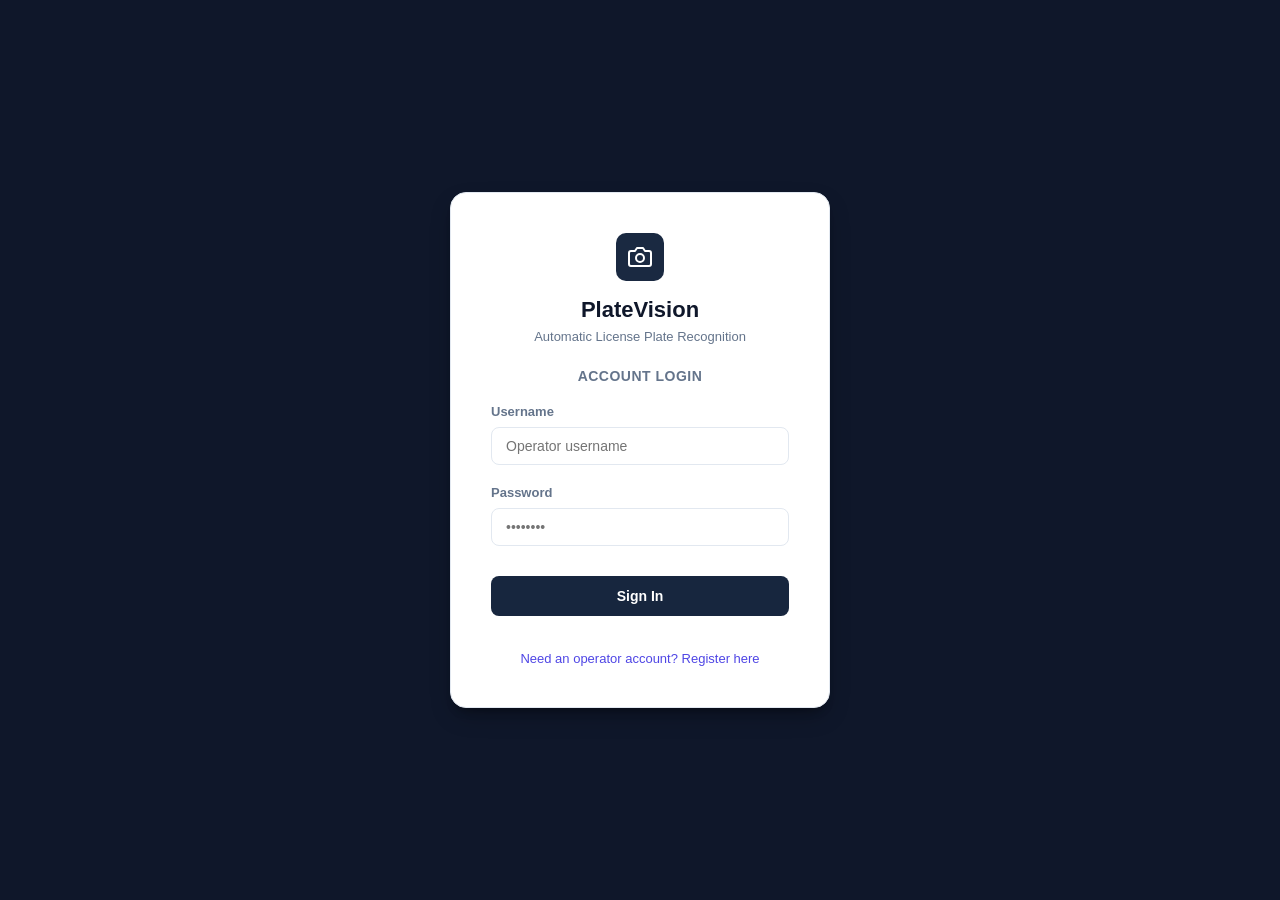
==== frontend/index.html @ 32c1d0b3 "Add alerts & stats, detection and dashboard UI Backend: mount uploads static, increase token expiry," ====
<!DOCTYPE html>
<html lang="en">
<head>
    <meta charset="UTF-8">
    <meta name="viewport" content="width=device-width, initial-scale=1.0">
    <title>PlateVision ALPR System - Login</title>
    <link rel="stylesheet" href="style.css">
</head>
<body class="auth-body">

<div class="auth-card">
    <div class="auth-logo">
        <svg width="24" height="24" viewBox="0 0 24 24" fill="none" stroke="currentColor" stroke-width="2" stroke-linecap="round" stroke-linejoin="round"><path d="M23 19a2 2 0 0 1-2 2H3a2 2 0 0 1-2-2V8a2 2 0 0 1 2-2h4l2-3h6l2 3h4a2 2 0 0 1 2 2z"/><circle cx="12" cy="13" r="4"/></svg>
    </div>
    <h1>PlateVision</h1>
    <p class="subtitle">Automatic License Plate Recognition</p>
    
    <h2>Account Login</h2>
    
    <div class="form-group" style="text-align: left;">
        <label for="username">Username</label>
        <input type="text" id="username" class="form-input" placeholder="Operator username">
    </div>

    <div class="form-group" style="text-align: left;">
        <label for="password">Password</label>
        <input type="password" id="password" class="form-input" placeholder="••••••••">
    </div>

    <button onclick="login()" class="btn-primary" style="margin-top: 10px;">
        Sign In
    </button>

    <p id="message" style="margin-top: 15px; font-weight: 600; font-size: 13px;"></p>
    
    <a href="register.html" class="auth-link">
        Need an operator account? Register here
    </a>
</div>

<script src="api.js"></script>
<script src="app.js"></script>

</body>
</html>
---- frontend/style.css ----
:root {
    --primary-color: #1a2941;        /* Slate Dark */
    --accent-color: #17263e;         /* Active element color */
    --accent-light: #f1f5f9;         /* Light hover background */
    --sidebar-bg: #ffffff;           /* Pure White Sidebar */
    --bg-light: #f8fafc;             /* Soft Gray-Blue Content background */
    --card-bg: #ffffff;              /* Pure White Panels/Cards */
    --border-color: #e2e8f0;         /* Thin borders */
    --text-main: #1e293b;            /* Dark Slate text */
    --text-muted: #64748b;           /* Muted text */
    --text-header: #94a3b8;          /* Faint gray for headers */
    --success-color: #10b981;        /* Allowed status */
    --success-light: #d1fae5;
    --warning-color: #f97316;        /* Flagged status */
    --warning-light: #ffedd5;
    --danger-color: #ef4444;         /* Denied status */
    --danger-light: #fee2e2;
    --plate-bg: #1a2536;             /* Plate tag dark background */
}

* {
    box-sizing: border-box;
    margin: 0;
    padding: 0;
}

body {
    font-family: 'Inter', -apple-system, BlinkMacSystemFont, "Segoe UI", Roboto, sans-serif;
    background-color: var(--bg-light);
    color: var(--text-main);
    overflow-x: hidden;
}

/* App Layout */
.app-layout {
    display: flex;
    min-height: 100vh;
    width: 100vw;
}

/* Sidebar Navigation */
.sidebar {
    width: 260px;
    background-color: var(--sidebar-bg);
    color: var(--text-main);
    display: flex;
    flex-direction: column;
    justify-content: space-between;
    padding: 24px;
    flex-shrink: 0;
    position: fixed;
    height: 100vh;
    left: 0;
    top: 0;
    z-index: 100;
    border-right: 1px solid var(--border-color);
}

.brand-section {
    display: flex;
    align-items: center;
    gap: 12px;
    margin-bottom: 40px;
}

.brand-logo {
    width: 40px;
    height: 40px;
    background-color: var(--accent-color);
    border-radius: 8px;
    display: flex;
    align-items: center;
    justify-content: center;
    font-weight: bold;
    font-size: 20px;
    color: white;
}

.brand-name {
    font-weight: 700;
    font-size: 18px;
    letter-spacing: 0.5px;
    color: #0f172a;
}

.menu-list {
    list-style: none;
}

.menu-item {
    margin-bottom: 8px;
}

.menu-item a {
    display: flex;
    align-items: center;
    gap: 12px;
    padding: 12px 16px;
    color: var(--text-muted);
    text-decoration: none;
    border-radius: 8px;
    font-weight: 500;
    transition: all 0.2s ease;
    cursor: pointer;
}

.menu-item a:hover {
    color: var(--text-main);
    background-color: var(--accent-light);
}

.menu-item.active a {
    color: #ffffff;
    background-color: var(--accent-color);
    box-shadow: 0 4px 10px rgba(30, 41, 59, 0.25);
}

.sidebar-footer {
    border-top: 1px solid var(--border-color);
    padding-top: 20px;
}

.camera-status {
    display: flex;
    align-items: center;
    gap: 8px;
    font-size: 13px;
    color: var(--text-muted);
    margin-bottom: 16px;
}

.status-dot {
    width: 8px;
    height: 8px;
    background-color: var(--success-color);
    border-radius: 50%;
    box-shadow: 0 0 8px var(--success-color);
}

.btn-logout {
    width: 100%;
    padding: 10px;
    background-color: transparent;
    border: 1px solid var(--border-color);
    border-radius: 6px;
    color: var(--text-main);
    cursor: pointer;
    font-weight: 600;
    transition: all 0.2s;
}

.btn-logout:hover {
    background-color: var(--danger-color);
    border-color: var(--danger-color);
    color: white;
}

/* Main Content Area */
.main-content {
    flex-grow: 1;
    margin-left: 260px; /* Offset for fixed sidebar */
    padding: 30px;
    min-height: 100vh;
    background-color: var(--bg-light);
}

/* Header */
.header {
    display: flex;
    justify-content: space-between;
    align-items: center;
    margin-bottom: 30px;
}

.header-title h2 {
    font-size: 24px;
    font-weight: 700;
    color: var(--text-main);
}

.header-title p {
    font-size: 14px;
    color: var(--text-muted);
    margin-top: 4px;
}

.header-actions {
    display: flex;
    align-items: center;
    gap: 20px;
}

.search-container {
    position: relative;
}

.search-input {
    padding: 10px 16px 10px 40px;
    border: 1px solid var(--border-color);
    border-radius: 20px;
    width: 240px;
    font-size: 14px;
    outline: none;
    transition: all 0.2s;
    background-color: var(--card-bg);
    color: var(--text-main);
}

.search-input:focus {
    width: 300px;
    border-color: var(--accent-color);
}

.search-icon-svg {
    position: absolute;
    left: 14px;
    top: 50%;
    transform: translateY(-50%);
    color: var(--text-muted);
    pointer-events: none;
}

.user-profile {
    display: flex;
    align-items: center;
    gap: 10px;
}

.user-avatar {
    width: 38px;
    height: 38px;
    border-radius: 50%;
    background-color: var(--primary-color);
    color: white;
    display: flex;
    align-items: center;
    justify-content: center;
    font-weight: 700;
    border: 2px solid var(--border-color);
}

/* Dashboard Viewport Tab Sections */
.tab-section {
    display: none;
}

.tab-section.active {
    display: block;
}

/* Stats Cards Grid */
.stats-grid {
    display: grid;
    grid-template-columns: repeat(auto-fit, minmax(220px, 1fr));
    gap: 20px;
    margin-bottom: 30px;
}

.stats-card {
    background-color: var(--card-bg);
    border: 1px solid var(--border-color);
    border-radius: 12px;
    padding: 24px;
    display: flex;
    justify-content: space-between;
    align-items: flex-start;
    box-shadow: 0 1px 3px rgba(0, 0, 0, 0.02);
    transition: transform 0.2s, box-shadow 0.2s;
}

.stats-card:hover {
    transform: translateY(-2px);
    box-shadow: 0 4px 12px rgba(0, 0, 0, 0.06);
}

.stats-info h4 {
    font-size: 13px;
    color: var(--text-muted);
    text-transform: uppercase;
    letter-spacing: 0.5px;
    margin-bottom: 8px;
}

.stats-info .value {
    font-size: 28px;
    font-weight: 700;
    color: var(--text-main);
    margin-bottom: 6px;
}

.stats-info .trend {
    font-size: 13px;
    font-weight: 600;
}

.trend.up { color: var(--success-color); }
.trend.down { color: var(--danger-color); }

.stats-icon {
    width: 44px;
    height: 44px;
    border-radius: 10px;
    background-color: var(--accent-light);
    display: flex;
    align-items: center;
    justify-content: center;
    color: var(--accent-color);
}

/* Charts Grid */
.charts-grid {
    display: grid;
    grid-template-columns: 2fr 1fr;
    gap: 20px;
    margin-bottom: 30px;
}

@media (max-width: 992px) {
    .charts-grid {
        grid-template-columns: 1fr;
    }
}

.chart-card {
    background-color: var(--card-bg);
    border: 1px solid var(--border-color);
    border-radius: 12px;
    padding: 24px;
    box-shadow: 0 1px 3px rgba(0, 0, 0, 0.02);
}

.chart-header {
    display: flex;
    justify-content: space-between;
    align-items: center;
    margin-bottom: 20px;
}

.chart-title h3 {
    font-size: 16px;
    font-weight: 700;
}

.chart-title p {
    font-size: 12px;
    color: var(--text-muted);
    margin-top: 2px;
}

.live-badge {
    padding: 4px 8px;
    background-color: #fee2e2;
    color: #ef4444;
    font-size: 11px;
    font-weight: 700;
    border-radius: 4px;
    text-transform: uppercase;
}

.chart-container {
    position: relative;
    height: 260px;
    width: 100%;
}

/* Tables */
.table-card {
    background-color: var(--card-bg);
    border: 1px solid var(--border-color);
    border-radius: 12px;
    padding: 24px;
    box-shadow: 0 1px 3px rgba(0, 0, 0, 0.02);
    margin-bottom: 30px;
}

.table-header {
    display: flex;
    justify-content: space-between;
    align-items: center;
    margin-bottom: 20px;
}

.table-header h3 {
    font-size: 16px;
    font-weight: 700;
}

.custom-table {
    width: 100%;
    border-collapse: collapse;
    text-align: left;
}

.custom-table th {
    padding: 12px 16px;
    border-bottom: 1px solid var(--border-color);
    color: var(--text-header);
    font-size: 11px;
    font-weight: 600;
    text-transform: uppercase;
    letter-spacing: 0.5px;
}

.custom-table td {
    padding: 16px;
    border-bottom: 1px solid var(--border-color);
    font-size: 14px;
    color: var(--text-main);
}

.custom-table tbody tr:hover {
    background-color: var(--bg-light);
}

.plate-tag {
    display: inline-block;
    padding: 6px 12px;
    background-color: var(--plate-bg);
    color: white;
    font-family: monospace;
    font-weight: 700;
    border-radius: 6px;
    letter-spacing: 0.5px;
}

.status-badge {
    display: inline-flex;
    align-items: center;
    gap: 6px;
    padding: 6px 12px;
    border-radius: 20px;
    font-size: 12px;
    font-weight: 600;
}

.status-badge.allowed {
    background-color: var(--success-light);
    color: var(--success-color);
}

.status-badge.flagged {
    background-color: var(--warning-light);
    color: var(--warning-color);
}

.status-badge.denied {
    background-color: var(--danger-light);
    color: var(--danger-color);
}

.status-dot-small {
    width: 6px;
    height: 6px;
    border-radius: 50%;
}
.status-badge.allowed .status-dot-small { background-color: var(--success-color); }
.status-badge.flagged .status-dot-small { background-color: var(--warning-color); }
.status-badge.denied .status-dot-small { background-color: var(--danger-color); }

.confidence-bar-container {
    width: 100px;
    height: 6px;
    background-color: var(--border-color);
    border-radius: 3px;
    overflow: hidden;
}

.confidence-bar {
    height: 100%;
    background-color: var(--accent-color);
    border-radius: 3px;
}

/* Modals */
.modal {
    position: fixed;
    z-index: 1000;
    left: 0;
    top: 0;
    width: 100%;
    height: 100%;
    background-color: rgba(15, 23, 42, 0.4);
    backdrop-filter: blur(4px);
    display: none;
    justify-content: center;
    align-items: center;
}

#registerModal, #editModal {
    z-index: 1100;
}

.modal-content {
    background-color: var(--card-bg);
    padding: 32px;
    border-radius: 16px;
    width: 440px;
    max-height: 90vh;
    overflow-y: auto;
    box-shadow: 0 20px 25px -5px rgba(0, 0, 0, 0.1), 0 10px 10px -5px rgba(0, 0, 0, 0.04);
    position: relative;
    border: 1px solid var(--border-color);
}

.close-btn {
    position: absolute;
    right: 20px;
    top: 18px;
    font-size: 28px;
    font-weight: bold;
    color: var(--text-muted);
    cursor: pointer;
    transition: color 0.2s;
}

.close-btn:hover {
    color: var(--text-main);
}

.modal h2 {
    font-size: 20px;
    font-weight: 700;
    margin-bottom: 24px;
}

/* Forms styling */
.form-group {
    margin-bottom: 20px;
}

.form-group label {
    display: block;
    font-size: 13px;
    font-weight: 600;
    color: var(--text-muted);
    margin-bottom: 8px;
}

.form-input {
    width: 100%;
    padding: 10px 14px;
    border: 1px solid var(--border-color);
    border-radius: 8px;
    font-size: 14px;
    outline: none;
    transition: border-color 0.2s, box-shadow 0.2s;
    background-color: var(--card-bg);
    color: var(--text-main);
}

.form-input:focus {
    border-color: var(--accent-color);
    box-shadow: 0 0 0 3px var(--accent-light);
}

.btn-primary {
    display: inline-block;
    width: 100%;
    padding: 12px;
    background-color: var(--accent-color);
    color: white;
    border: none;
    border-radius: 8px;
    font-size: 14px;
    font-weight: 600;
    cursor: pointer;
    transition: background-color 0.2s, box-shadow 0.2s;
}

.btn-primary:hover {
    background-color: #334155;
    box-shadow: 0 4px 12px rgba(30, 41, 59, 0.25);
}

.btn-secondary {
    display: inline-flex;
    align-items: center;
    gap: 8px;
    padding: 10px 16px;
    background-color: white;
    border: 1px solid var(--border-color);
    border-radius: 8px;
    color: var(--text-main);
    font-size: 14px;
    font-weight: 600;
    cursor: pointer;
    transition: all 0.2s;
}

.btn-secondary:hover {
    background-color: var(--accent-light);
    border-color: var(--text-muted);
}

/* Action Buttons inside tables */
.btn-action-edit, .btn-action-delete {
    padding: 6px 12px;
    border: 1px solid var(--border-color);
    border-radius: 6px;
    font-size: 12px;
    font-weight: 600;
    cursor: pointer;
    transition: all 0.2s;
    background-color: white;
}

.btn-action-edit {
    color: var(--accent-color);
    margin-right: 8px;
}
.btn-action-edit:hover {
    background-color: var(--accent-light);
    border-color: var(--accent-color);
}

.btn-action-delete {
    color: var(--danger-color);
}
.btn-action-delete:hover {
    background-color: var(--danger-light);
    border-color: var(--danger-color);
}

/* Live Capture Section Layout */
.capture-layout {
    display: grid;
    grid-template-columns: 1.5fr 1fr;
    gap: 20px;
}

@media (max-width: 868px) {
    .capture-layout {
        grid-template-columns: 1fr;
    }
}

.video-feed-container {
    background-color: var(--primary-color);
    border-radius: 12px;
    position: relative;
    overflow: hidden;
    aspect-ratio: 16/9;
    display: flex;
    align-items: center;
    justify-content: center;
    box-shadow: 0 4px 10px rgba(0, 0, 0, 0.15);
}

.video-feed {
    width: 100%;
    height: 100%;
    object-fit: cover;
}

.video-overlay-reticle {
    position: absolute;
    border: 2px dashed rgba(255, 255, 255, 0.5);
    width: 50%;
    height: 30%;
    border-radius: 8px;
    pointer-events: none;
    box-shadow: 0 0 0 9999px rgba(0, 0, 0, 0.4);
}

.capture-controls {
    margin-top: 20px;
    display: flex;
    gap: 15px;
}

.camera-logs-container {
    background-color: var(--card-bg);
    border: 1px solid var(--border-color);
    border-radius: 12px;
    padding: 24px;
    max-height: 480px;
    overflow-y: auto;
    box-shadow: 0 1px 3px rgba(0, 0, 0, 0.05);
}

.log-entry {
    padding: 12px;
    border-bottom: 1px solid var(--border-color);
    font-size: 13px;
    display: flex;
    justify-content: space-between;
    align-items: center;
}

.log-entry:last-child {
    border-bottom: none;
}

/* Security siren flash overlay animation */
@keyframes siren-flash {
    0%, 100% { box-shadow: inset 0 0 0px rgba(239, 68, 68, 0); }
    50% { box-shadow: inset 0 0 40px rgba(239, 68, 68, 0.8); }
}

.siren-active {
    animation: siren-flash 1s infinite;
}

/* Auth / Login Page Styles */
.auth-body {
    background-color: #0f172a;
    display: flex;
    justify-content: center;
    align-items: center;
    min-height: 100vh;
    width: 100vw;
}

.auth-card {
    background-color: #ffffff;
    border-radius: 16px;
    padding: 40px;
    width: 380px;
    box-shadow: 0 10px 25px -5px rgba(0, 0, 0, 0.3), 0 8px 10px -6px rgba(0, 0, 0, 0.3);
    border: 1px solid var(--border-color);
    text-align: center;
}

.auth-logo {
    width: 48px;
    height: 48px;
    background-color: var(--primary-color);
    border-radius: 10px;
    display: inline-flex;
    align-items: center;
    justify-content: center;
    margin-bottom: 16px;
    color: white;
}

.auth-card h1 {
    font-size: 22px;
    font-weight: 700;
    margin-bottom: 6px;
    color: #0f172a;
}

.auth-card p.subtitle {
    font-size: 13px;
    color: var(--text-muted);
    margin-bottom: 24px;
}

.auth-card h2 {
    font-size: 14px;
    font-weight: 600;
    color: var(--text-muted);
    margin-bottom: 20px;
    text-transform: uppercase;
    letter-spacing: 0.5px;
}

.auth-card select {
    width: 100%;
    padding: 10px 14px;
    border: 1px solid var(--border-color);
    border-radius: 8px;
    font-size: 14px;
    margin-bottom: 20px;
    outline: none;
    background-color: white;
    color: var(--text-main);
}

.auth-link {
    display: inline-block;
    margin-top: 20px;
    font-size: 13px;
    color: #4f46e5;
    text-decoration: none;
    font-weight: 500;
}

.auth-link:hover {
    text-decoration: underline;
}
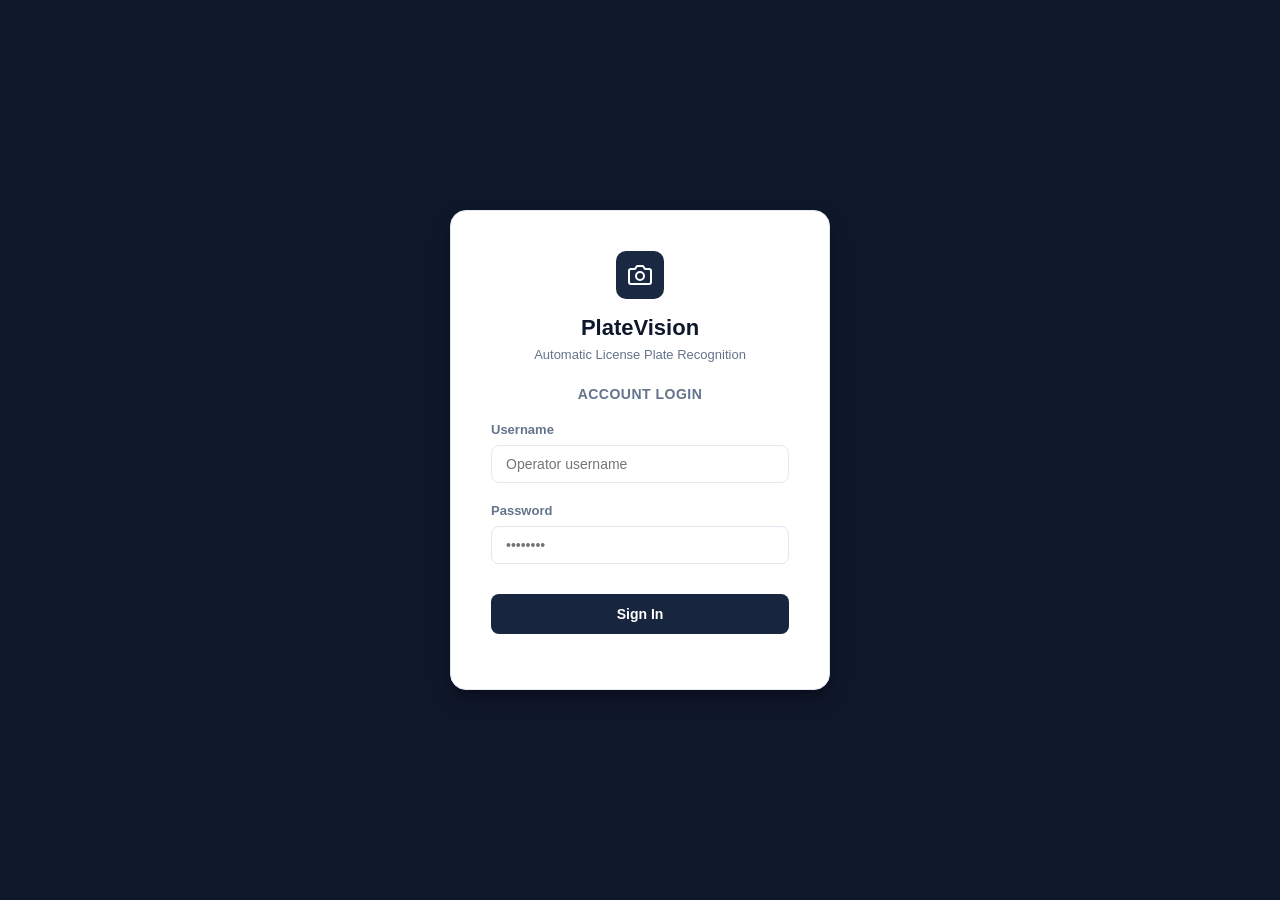
==== commit f5db5a1e: "all working project all fixes" ====
--- a/frontend/index.html
+++ b/frontend/index.html
@@ -5,6 +5,7 @@
     <meta name="viewport" content="width=device-width, initial-scale=1.0">
     <title>PlateVision ALPR System - Login</title>
     <link rel="stylesheet" href="style.css">
+    <link rel="icon" href="data:image/svg+xml,<svg xmlns='http://www.w3.org/2000/svg' viewBox='0 0 24 24'><text y='20' font-size='20'>🚗</text></svg>">
 </head>
 <body class="auth-body">
 
@@ -33,9 +34,7 @@
 
     <p id="message" style="margin-top: 15px; font-weight: 600; font-size: 13px;"></p>
     
-    <a href="register.html" class="auth-link">
-        Need an operator account? Register here
-    </a>
+
 </div>
 
 <script src="api.js"></script>
--- a/frontend/style.css
+++ b/frontend/style.css
@@ -18,6 +18,8 @@
     --plate-bg: #1a2536;             /* Plate tag dark background */
 }
 
+
+
 * {
     box-sizing: border-box;
     margin: 0;
@@ -35,7 +37,9 @@
 .app-layout {
     display: flex;
     min-height: 100vh;
-    width: 100vw;
+    width: 100%;
+    max-width: 100%;
+    overflow-x: hidden;
 }
 
 /* Sidebar Navigation */
@@ -102,6 +106,13 @@
     font-weight: 500;
     transition: all 0.2s ease;
     cursor: pointer;
+    user-select: none;
+    -webkit-user-select: none;
+}
+
+.stats-card, .btn-primary, .btn-secondary, .filter-btn, .admin-nav-tab, .admin-btn-primary, .admin-btn-outline {
+    user-select: none;
+    -webkit-user-select: none;
 }
 
 .menu-item a:hover {
@@ -158,10 +169,13 @@
 /* Main Content Area */
 .main-content {
     flex-grow: 1;
+    width: calc(100% - 260px);
+    max-width: calc(100% - 260px);
     margin-left: 260px; /* Offset for fixed sidebar */
     padding: 30px;
     min-height: 100vh;
     background-color: var(--bg-light);
+    box-sizing: border-box;
 }
 
 /* Header */
@@ -187,7 +201,8 @@
 .header-actions {
     display: flex;
     align-items: center;
-    gap: 20px;
+    gap: 10px;
+    flex-wrap: nowrap;
 }
 
 .search-container {
@@ -387,6 +402,7 @@
 
 .custom-table {
     width: 100%;
+    min-width: 1050px;
     border-collapse: collapse;
     text-align: left;
 }
@@ -399,6 +415,7 @@
     font-weight: 600;
     text-transform: uppercase;
     letter-spacing: 0.5px;
+    white-space: nowrap;
 }
 
 .custom-table td {
@@ -414,17 +431,20 @@
 
 .plate-tag {
     display: inline-block;
-    padding: 6px 12px;
+    white-space: nowrap;
+    padding: 5px 10px;
     background-color: var(--plate-bg);
     color: white;
     font-family: monospace;
-    font-weight: 700;
+    font-size: 13px;
+    font-weight: 800;
     border-radius: 6px;
     letter-spacing: 0.5px;
 }
 
 .status-badge {
     display: inline-flex;
+    white-space: nowrap;
     align-items: center;
     gap: 6px;
     padding: 6px 12px;
@@ -474,20 +494,27 @@
 /* Modals */
 .modal {
     position: fixed;
-    z-index: 1000;
+    z-index: 99999;
     left: 0;
     top: 0;
-    width: 100%;
-    height: 100%;
-    background-color: rgba(15, 23, 42, 0.4);
-    backdrop-filter: blur(4px);
+    width: 100vw;
+    height: 100vh;
+    background-color: rgba(15, 23, 42, 0.5);
+    backdrop-filter: blur(5px);
     display: none;
     justify-content: center;
     align-items: center;
 }
 
-#registerModal, #editModal {
-    z-index: 1100;
+#registerModal, #editModal, #addVehicleModal, #addUserModal, #addCameraModal, #guestAuthModal, #detectionConfirmModal {
+    z-index: 999999;
+}
+
+.custom-dropdown-option:hover {
+    background-color: #f8fafc !important;
+}
+.custom-dropdown-option.active {
+    background-color: #eff6ff !important;
 }
 
 .modal-content {
@@ -497,10 +524,12 @@
     width: 440px;
     max-height: 90vh;
     overflow-y: auto;
-    box-shadow: 0 20px 25px -5px rgba(0, 0, 0, 0.1), 0 10px 10px -5px rgba(0, 0, 0, 0.04);
+    box-shadow: 0 20px 40px rgba(0, 0, 0, 0.2);
     position: relative;
     border: 1px solid var(--border-color);
-}
+    margin: auto;
+}
+
 
 .close-btn {
     position: absolute;
@@ -653,13 +682,7 @@
 }
 
 .video-overlay-reticle {
-    position: absolute;
-    border: 2px dashed rgba(255, 255, 255, 0.5);
-    width: 50%;
-    height: 30%;
-    border-radius: 8px;
-    pointer-events: none;
-    box-shadow: 0 0 0 9999px rgba(0, 0, 0, 0.4);
+    display: none;
 }
 
 .capture-controls {
@@ -771,7 +794,7 @@
     display: inline-block;
     margin-top: 20px;
     font-size: 13px;
-    color: #4f46e5;
+    color: #0f0c38;
     text-decoration: none;
     font-weight: 500;
 }
@@ -779,3 +802,908 @@
 .auth-link:hover {
     text-decoration: underline;
 }
+
+/* ================= PARKING LAYOUT STYLES ================= */
+
+.parking-grid {
+    display: grid;
+    grid-template-columns: repeat(auto-fill, minmax(310px, 1fr));
+    gap: 24px;
+}
+
+.slot-card {
+    background: #ffffff;
+    border: 1px solid #e2e8f0;
+    border-radius: 18px;
+    padding: 22px;
+    display: flex;
+    flex-direction: column;
+    justify-content: space-between;
+    transition: transform 0.25s ease, box-shadow 0.25s ease, border-color 0.25s ease;
+    box-shadow: 0 4px 16px rgba(15, 23, 42, 0.04);
+    min-height: 420px;
+    position: relative;
+}
+
+.slot-card:hover {
+    transform: translateY(-4px);
+    box-shadow: 0 12px 28px rgba(15, 23, 42, 0.08);
+    border-color: #cbd5e1;
+}
+
+.slot-card.occupied {
+    background: #ffffff;
+    border-color: #fecdd3;
+}
+
+.slot-card.available {
+    background: #f0fdf4;
+    border-color: #bbf7d0;
+}
+
+/* Header */
+.slot-card-header {
+    display: flex;
+    justify-content: space-between;
+    align-items: center;
+    margin-bottom: 14px;
+}
+
+.slot-title-wrap {
+    display: flex;
+    align-items: center;
+    gap: 10px;
+}
+
+.slot-header-icon {
+    width: 36px;
+    height: 36px;
+    border-radius: 50%;
+    display: flex;
+    align-items: center;
+    justify-content: center;
+}
+
+.slot-header-icon.occupied {
+    background: rgba(239, 68, 68, 0.12);
+    color: #ef4444;
+}
+
+.slot-header-icon.available {
+    background: rgba(16, 185, 129, 0.15);
+    color: #059669;
+}
+
+.slot-title {
+    font-size: 18px;
+    font-weight: 800;
+    color: #0f172a;
+    margin: 0;
+}
+
+.slot-status-pill {
+    font-size: 11px;
+    font-weight: 800;
+    letter-spacing: 0.6px;
+    padding: 4px 12px;
+    border-radius: 20px;
+    text-transform: uppercase;
+}
+
+.slot-status-pill.occupied {
+    background: #fee2e2;
+    color: #dc2626;
+}
+
+.slot-status-pill.available {
+    background: #d1fae5;
+    color: #059669;
+}
+
+/* Occupant Details */
+.slot-details-group {
+    margin-bottom: 10px;
+}
+
+.slot-field-label {
+    font-size: 11px;
+    color: #64748b;
+    font-weight: 600;
+    display: block;
+    margin-bottom: 3px;
+}
+
+.slot-plate-badge {
+    font-size: 15px;
+    font-weight: 800;
+    color: #0f172a;
+    background: #f1f5f9;
+    padding: 4px 10px;
+    border-radius: 6px;
+    display: inline-block;
+    letter-spacing: 0.5px;
+}
+
+.slot-category-tag {
+    font-size: 11px;
+    font-weight: 700;
+    color: #475569;
+    background: #f1f5f9;
+    padding: 4px 10px;
+    border-radius: 12px;
+    display: inline-flex;
+    align-items: center;
+    gap: 4px;
+}
+
+.slot-time-text {
+    font-size: 12px;
+    color: #475569;
+    font-weight: 500;
+}
+
+/* Real-World Parking Photography Viewport */
+.slot-photo-container {
+    width: 100%;
+    height: 185px;
+    border-radius: 14px;
+    overflow: hidden;
+    margin: 10px 0 16px 0;
+    border: 1px solid #e2e8f0;
+    position: relative;
+    box-shadow: inset 0 1px 3px rgba(0, 0, 0, 0.1);
+    background: #0f172a;
+}
+
+.slot-photo-img {
+    width: 100%;
+    height: 100%;
+    object-fit: cover;
+    display: block;
+    transition: transform 0.3s ease;
+}
+
+.slot-card:hover .slot-photo-img {
+    transform: scale(1.03);
+}
+
+.slot-photo-overlay-tag {
+    position: absolute;
+    top: 10px;
+    right: 10px;
+    background: rgba(15, 23, 42, 0.75);
+    backdrop-filter: blur(4px);
+    color: #ffffff;
+    font-size: 10px;
+    font-weight: 800;
+    letter-spacing: 0.5px;
+    padding: 3px 8px;
+    border-radius: 6px;
+    display: inline-flex;
+    align-items: center;
+    gap: 5px;
+    border: 1px solid rgba(255, 255, 255, 0.15);
+}
+
+.slot-photo-overlay-tag .live-dot {
+    width: 6px;
+    height: 6px;
+    background: #ef4444;
+    border-radius: 50%;
+    display: inline-block;
+    box-shadow: 0 0 6px #ef4444;
+    animation: pulseRed 1.8s infinite;
+}
+
+.slot-photo-overlay-tag.available-tag {
+    background: rgba(6, 78, 59, 0.85);
+    border-color: rgba(52, 211, 153, 0.3);
+    color: #ecfdf5;
+}
+
+.slot-photo-overlay-tag .available-dot {
+    width: 6px;
+    height: 6px;
+    background: #10b981;
+    border-radius: 50%;
+    display: inline-block;
+    box-shadow: 0 0 6px #10b981;
+}
+
+@keyframes pulseRed {
+    0%, 100% { opacity: 1; }
+    50% { opacity: 0.4; }
+}
+
+/* Viewport 3D Container */
+.slot-3d-container {
+    width: 100%;
+    height: 185px;
+    border-radius: 14px;
+    overflow: hidden;
+    background: url('assets/parking_lot_bg.jpg') center/cover no-repeat !important;
+    margin: 10px 0 16px 0;
+    border: 1px solid rgba(0, 0, 0, 0.1);
+    position: relative;
+    box-shadow: inset 0 2px 6px rgba(0, 0, 0, 0.15);
+}
+
+.slot-card-body {
+    flex-grow: 1;
+    margin-bottom: 14px;
+}
+
+/* Actions Footer */
+.slot-card-actions {
+    display: flex;
+    flex-direction: column;
+    gap: 10px;
+}
+
+.btn-release-slot {
+    width: 100%;
+    padding: 10px 16px;
+    border-radius: 8px;
+    background: #ffffff;
+    border: 1.5px solid #fecdd3;
+    color: #ef4444;
+    font-size: 13px;
+    font-weight: 700;
+    display: flex;
+    align-items: center;
+    justify-content: center;
+    gap: 8px;
+    cursor: pointer;
+    transition: all 0.2s ease;
+}
+
+.btn-release-slot:hover {
+    background: #fef2f2;
+    border-color: #ef4444;
+    color: #dc2626;
+}
+
+.slot-duration-bar {
+    display: flex;
+    justify-content: space-between;
+    align-items: center;
+    background: #f8fafc;
+    border: 1px solid #e2e8f0;
+    border-radius: 8px;
+    padding: 8px 14px;
+    font-size: 12px;
+}
+
+.duration-label {
+    display: flex;
+    align-items: center;
+    gap: 6px;
+    color: #64748b;
+    font-weight: 600;
+}
+
+.duration-value {
+    color: #0f172a;
+    font-weight: 800;
+}
+
+/* Available Slot Card Layout */
+.slot-available-content {
+    display: flex;
+    flex-direction: column;
+    align-items: center;
+    justify-content: center;
+    padding: 35px 10px;
+    text-align: center;
+}
+
+.available-illustration {
+    margin-bottom: 16px;
+}
+
+.available-title {
+    font-size: 15px;
+    font-weight: 700;
+    color: #0f172a;
+    margin: 0 0 4px 0;
+}
+
+.available-subtitle {
+    font-size: 12px;
+    color: #64748b;
+    margin: 0;
+}
+
+.btn-assign-slot {
+    width: 100%;
+    padding: 12px 16px;
+    border-radius: 8px;
+    background: #15803d;
+    border: none;
+    color: #ffffff;
+    font-size: 13px;
+    font-weight: 700;
+    display: flex;
+    align-items: center;
+    justify-content: center;
+    gap: 8px;
+    cursor: pointer;
+    transition: background 0.2s ease;
+}
+
+.btn-assign-slot:hover {
+    background: #166534;
+}
+
+.slot-occupant-info {
+    display: flex;
+    flex-direction: column;
+}
+
+.slot-occupant-info.empty {
+    display: flex;
+    align-items: center;
+    justify-content: center;
+}
+
+.slot-card-actions {
+    margin-top: auto;
+}
+
+.slot-card-actions button {
+    cursor: pointer;
+    transition: all 0.2s;
+}
+
+.slot-card-actions .release-btn:hover {
+    background-color: var(--danger-color) !important;
+    color: white !important;
+}
+
+/* Live Time Indicator Animation */
+@keyframes pulseDot {
+    0% { transform: scale(0.95); opacity: 0.8; box-shadow: 0 0 0 0 rgba(16, 185, 129, 0.7); }
+    70% { transform: scale(1.05); opacity: 1; box-shadow: 0 0 0 6px rgba(16, 185, 129, 0); }
+    100% { transform: scale(0.95); opacity: 0.8; box-shadow: 0 0 0 0 rgba(16, 185, 129, 0); }
+}
+
+.live-pulse-dot {
+    display: inline-block;
+    width: 8px;
+    height: 8px;
+    border-radius: 50%;
+    background-color: #10b981;
+    animation: pulseDot 2s infinite ease-in-out;
+    vertical-align: middle;
+}
+
+/* ================= PROFESSIONAL ADMIN MANAGEMENT SUITE DESIGN SYSTEM ================= */
+.admin-page-header {
+    display: flex;
+    justify-content: space-between;
+    align-items: flex-start;
+    margin-bottom: 24px;
+}
+
+.admin-header-title h1 {
+    font-size: 26px;
+    font-weight: 800;
+    color: #0f172a;
+    letter-spacing: -0.5px;
+    margin: 0 0 4px 0;
+}
+
+.admin-header-title p {
+    font-size: 13px;
+    color: #64748b;
+    margin: 0;
+    font-weight: 500;
+}
+
+.admin-btn-primary {
+    background-color: #0f172a;
+    color: #ffffff;
+    font-weight: 700;
+    font-size: 13px;
+    padding: 10px 18px;
+    border-radius: 8px;
+    border: 1px solid #0f172a;
+    cursor: pointer;
+    display: inline-flex;
+    align-items: center;
+    gap: 8px;
+    transition: all 0.2s ease;
+    box-shadow: 0 2px 5px rgba(15, 23, 42, 0.15);
+}
+
+.admin-btn-primary:hover {
+    background-color: #1e293b;
+    border-color: #1e293b;
+    transform: translateY(-1px);
+    box-shadow: 0 4px 10px rgba(15, 23, 42, 0.2);
+}
+
+.admin-card-container {
+    background: #ffffff;
+    border: 1px solid #e2e8f0;
+    border-radius: 12px;
+    box-shadow: 0 1px 3px rgba(0, 0, 0, 0.05);
+    overflow: hidden;
+    margin-bottom: 30px;
+}
+
+.admin-toolbar-row {
+    padding: 16px 20px;
+    border-bottom: 1px solid #f1f5f9;
+    display: flex;
+    align-items: center;
+    justify-content: space-between;
+    gap: 16px;
+    background: #ffffff;
+}
+
+.admin-search-wrapper {
+    position: relative;
+    flex-grow: 1;
+    max-width: 380px;
+}
+
+.admin-search-icon {
+    position: absolute;
+    left: 12px;
+    top: 50%;
+    transform: translateY(-50%);
+    color: #94a3b8;
+    pointer-events: none;
+}
+
+.admin-search-input {
+    width: 100%;
+    height: 38px;
+    padding-left: 38px;
+    padding-right: 12px;
+    border: 1px solid #e2e8f0;
+    border-radius: 8px;
+    font-size: 13px;
+    color: #1e293b;
+    outline: none;
+    transition: border-color 0.2s;
+    background: #ffffff;
+}
+
+.admin-search-input:focus {
+    border-color: #0f172a;
+    box-shadow: 0 0 0 3px rgba(15, 23, 42, 0.08);
+}
+
+.admin-toolbar-actions {
+    display: flex;
+    align-items: center;
+    gap: 10px;
+}
+
+.admin-btn-outline {
+    height: 38px;
+    padding: 0 14px;
+    border: 1px solid #e2e8f0;
+    background: #ffffff;
+    border-radius: 8px;
+    color: #475569;
+    font-size: 12px;
+    font-weight: 600;
+    cursor: pointer;
+    display: inline-flex;
+    align-items: center;
+    gap: 6px;
+    transition: all 0.2s;
+}
+
+.admin-btn-outline:hover {
+    background: #f8fafc;
+    border-color: #cbd5e1;
+    color: #0f172a;
+}
+
+.admin-select-filter {
+    height: 38px;
+    padding: 0 12px;
+    border: 1px solid #e2e8f0;
+    border-radius: 8px;
+    background: #ffffff;
+    color: #475569;
+    font-size: 12px;
+    font-weight: 600;
+    cursor: pointer;
+    outline: none;
+}
+
+.admin-select-filter:focus {
+    border-color: #0f172a;
+}
+
+.admin-table, .data-table {
+    width: 100%;
+    border-collapse: collapse;
+    text-align: left;
+}
+
+.admin-table th, .data-table th {
+    background-color: #f8fafc;
+    color: #64748b;
+    font-size: 11px;
+    font-weight: 700;
+    text-transform: uppercase;
+    letter-spacing: 0.6px;
+    padding: 14px 20px;
+    border-bottom: 1px solid #e2e8f0;
+}
+
+.admin-table td, .data-table td {
+    padding: 14px 20px;
+    vertical-align: middle;
+    border-bottom: 1px solid #f1f5f9;
+    font-size: 13px;
+    color: #1e293b;
+}
+
+.admin-table tbody tr:hover, .data-table tbody tr:hover {
+    background-color: #f8fafc;
+}
+
+/* User Cells & Badges */
+.usr-id-badge {
+    background: #f1f5f9;
+    border: 1px solid #e2e8f0;
+    color: #475569;
+    padding: 4px 8px;
+    border-radius: 6px;
+    font-family: SFMono-Regular, Consolas, "Liberation Mono", Menlo, monospace;
+    font-size: 11px;
+    font-weight: 700;
+    letter-spacing: 0.5px;
+}
+
+.user-profile-flex {
+    display: flex;
+    align-items: center;
+    gap: 12px;
+}
+
+.user-avatar-circle {
+    width: 36px;
+    height: 36px;
+    border-radius: 50%;
+    background: #0f172a;
+    color: #ffffff;
+    font-weight: 800;
+    font-size: 13px;
+    display: flex;
+    align-items: center;
+    justify-content: center;
+    flex-shrink: 0;
+}
+
+.user-name-title {
+    font-weight: 700;
+    color: #0f172a;
+    font-size: 13px;
+    line-height: 1.2;
+}
+
+.user-email-subtitle {
+    font-size: 11px;
+    color: #64748b;
+    margin-top: 2px;
+}
+
+/* Role Pills */
+.role-badge-admin {
+    background: #fee2e2;
+    color: #991b1b;
+    padding: 4px 10px;
+    border-radius: 6px;
+    font-size: 11px;
+    font-weight: 800;
+    letter-spacing: 0.5px;
+    text-transform: uppercase;
+}
+
+.role-badge-security {
+    background: #e0e7ff;
+    color: #3730a3;
+    padding: 4px 10px;
+    border-radius: 6px;
+    font-size: 11px;
+    font-weight: 800;
+    letter-spacing: 0.5px;
+    text-transform: uppercase;
+}
+
+/* Status Pills */
+.status-pill-active {
+    background: #d1fae5;
+    color: #065f46;
+    padding: 4px 10px;
+    border-radius: 12px;
+    font-size: 11px;
+    font-weight: 700;
+    display: inline-flex;
+    align-items: center;
+    gap: 6px;
+}
+
+.status-pill-offline {
+    background: #f1f5f9;
+    color: #64748b;
+    padding: 4px 10px;
+    border-radius: 12px;
+    font-size: 11px;
+    font-weight: 700;
+    display: inline-flex;
+    align-items: center;
+    gap: 6px;
+}
+
+.status-badge-registered {
+    background: #fce7f3;
+    color: #9d174d;
+    padding: 4px 10px;
+    border-radius: 6px;
+    font-size: 11px;
+    font-weight: 800;
+    letter-spacing: 0.5px;
+    text-transform: uppercase;
+}
+
+.status-badge-guest {
+    background: #f1f5f9;
+    color: #475569;
+    padding: 4px 10px;
+    border-radius: 6px;
+    font-size: 11px;
+    font-weight: 800;
+    letter-spacing: 0.5px;
+    text-transform: uppercase;
+}
+
+/* License Plate Tag */
+.admin-plate-tag {
+    background: #0f172a;
+    color: #ffffff;
+    font-family: SFMono-Regular, Consolas, monospace;
+    font-weight: 800;
+    font-size: 12px;
+    padding: 4px 10px;
+    border-radius: 6px;
+    letter-spacing: 1px;
+    border: 1px solid #334155;
+    display: inline-block;
+}
+
+/* Footer & Pagination */
+.admin-card-footer {
+    padding: 14px 20px;
+    border-top: 1px solid #f1f5f9;
+    display: flex;
+    align-items: center;
+    justify-content: space-between;
+    background: #ffffff;
+}
+
+.admin-footer-text {
+    font-size: 12px;
+    color: #64748b;
+    font-weight: 500;
+}
+
+.admin-pagination-flex {
+    display: flex;
+    align-items: center;
+    gap: 4px;
+}
+
+.admin-page-btn {
+    min-width: 32px;
+    height: 32px;
+    padding: 0 8px;
+    border: 1px solid #e2e8f0;
+    background: #ffffff;
+    border-radius: 6px;
+    font-size: 12px;
+    font-weight: 600;
+    color: #475569;
+    cursor: pointer;
+    display: inline-flex;
+    align-items: center;
+    justify-content: center;
+    transition: all 0.2s;
+}
+
+.admin-page-btn:hover {
+    background: #f8fafc;
+    border-color: #cbd5e1;
+}
+
+.admin-page-btn.active {
+    background: #0f172a;
+    color: #ffffff;
+    border-color: #0f172a;
+}
+
+/* Navigation Segmented Tab Bar */
+.admin-nav-tab {
+    background: transparent;
+    color: #64748b;
+    font-weight: 600;
+    font-size: 12px;
+    padding: 8px 16px;
+    border-radius: 8px;
+    border: none;
+    cursor: pointer;
+    display: inline-flex;
+    align-items: center;
+    gap: 8px;
+    transition: all 0.2s ease;
+    white-space: nowrap;
+    font-family: inherit;
+}
+
+.admin-nav-tab:hover {
+    color: #0f172a;
+    background: #f8fafc;
+}
+
+.admin-nav-tab.active {
+    background: #0f172a !important;
+    color: #ffffff !important;
+    font-weight: 700;
+    box-shadow: 0 2px 5px rgba(15, 23, 42, 0.15);
+}
+
+@media (max-width: 1100px) {
+    .main-content {
+        padding: 20px;
+    }
+}
+
+/* Table Controls, Search & Pagination Styles */
+.table-controls-bar {
+    display: flex;
+    justify-content: space-between;
+    align-items: center;
+    flex-wrap: wrap;
+    gap: 12px;
+    margin-bottom: 16px;
+    padding: 12px 16px;
+    background: var(--bg-light, #f8fafc);
+    border-radius: 10px;
+    border: 1px solid var(--border-color, #e2e8f0);
+}
+
+.table-search-group {
+    display: flex;
+    align-items: center;
+    gap: 10px;
+    flex: 1;
+    min-width: 260px;
+}
+
+.table-search-input {
+    width: 100%;
+    max-width: 320px;
+    padding: 8px 12px;
+    font-size: 13px;
+    border: 1px solid var(--border-color, #cbd5e1);
+    border-radius: 8px;
+    background: var(--bg-card, #ffffff);
+    color: var(--text-main, #0f172a);
+    outline: none;
+    transition: border-color 0.2s, box-shadow 0.2s;
+}
+
+.table-search-input:focus {
+    border-color: #2563eb;
+    box-shadow: 0 0 0 3px rgba(37, 99, 235, 0.15);
+}
+
+.table-filter-select {
+    padding: 8px 12px;
+    font-size: 13px;
+    border: 1px solid var(--border-color, #cbd5e1);
+    border-radius: 8px;
+    background: var(--bg-card, #ffffff);
+    color: var(--text-main, #0f172a);
+    outline: none;
+    cursor: pointer;
+}
+
+.table-scroll-container {
+    max-height: 520px;
+    overflow-y: auto;
+    overflow-x: auto;
+    border-radius: 10px;
+    border: 1px solid var(--border-color, #e2e8f0);
+    position: relative;
+}
+
+.table-scroll-container .custom-table th {
+    position: sticky;
+    top: 0;
+    z-index: 5;
+    background: var(--bg-card, #ffffff);
+    box-shadow: 0 1px 2px rgba(0, 0, 0, 0.05);
+}
+
+.pagination-bar {
+    display: flex;
+    justify-content: space-between;
+    align-items: center;
+    flex-wrap: wrap;
+    gap: 12px;
+    margin-top: 16px;
+    padding: 12px 16px;
+    background: var(--bg-light, #f8fafc);
+    border-radius: 10px;
+    border: 1px solid var(--border-color, #e2e8f0);
+}
+
+.pagination-info {
+    font-size: 13px;
+    color: var(--text-muted, #64748b);
+    font-weight: 500;
+}
+
+.pagination-controls {
+    display: flex;
+    align-items: center;
+    gap: 6px;
+}
+
+.pagination-btn {
+    padding: 6px 12px;
+    font-size: 13px;
+    font-weight: 600;
+    color: var(--text-main, #334155);
+    background: var(--bg-card, #ffffff);
+    border: 1px solid var(--border-color, #cbd5e1);
+    border-radius: 6px;
+    cursor: pointer;
+    transition: all 0.15s ease;
+    display: inline-flex;
+    align-items: center;
+    justify-content: center;
+    min-width: 32px;
+    height: 32px;
+}
+
+.pagination-btn:hover:not(:disabled) {
+    background: #2563eb;
+    color: #ffffff;
+    border-color: #2563eb;
+}
+
+.pagination-btn.active {
+    background: #2563eb;
+    color: #ffffff;
+    border-color: #2563eb;
+}
+
+.pagination-btn:disabled {
+    opacity: 0.4;
+    cursor: not-allowed;
+}
+
+.pagination-select {
+    padding: 6px 10px;
+    font-size: 13px;
+    border: 1px solid var(--border-color, #cbd5e1);
+    border-radius: 6px;
+    background: var(--bg-card, #ffffff);
+    color: var(--text-main, #334155);
+    outline: none;
+    cursor: pointer;
+}
+
+
+
+
